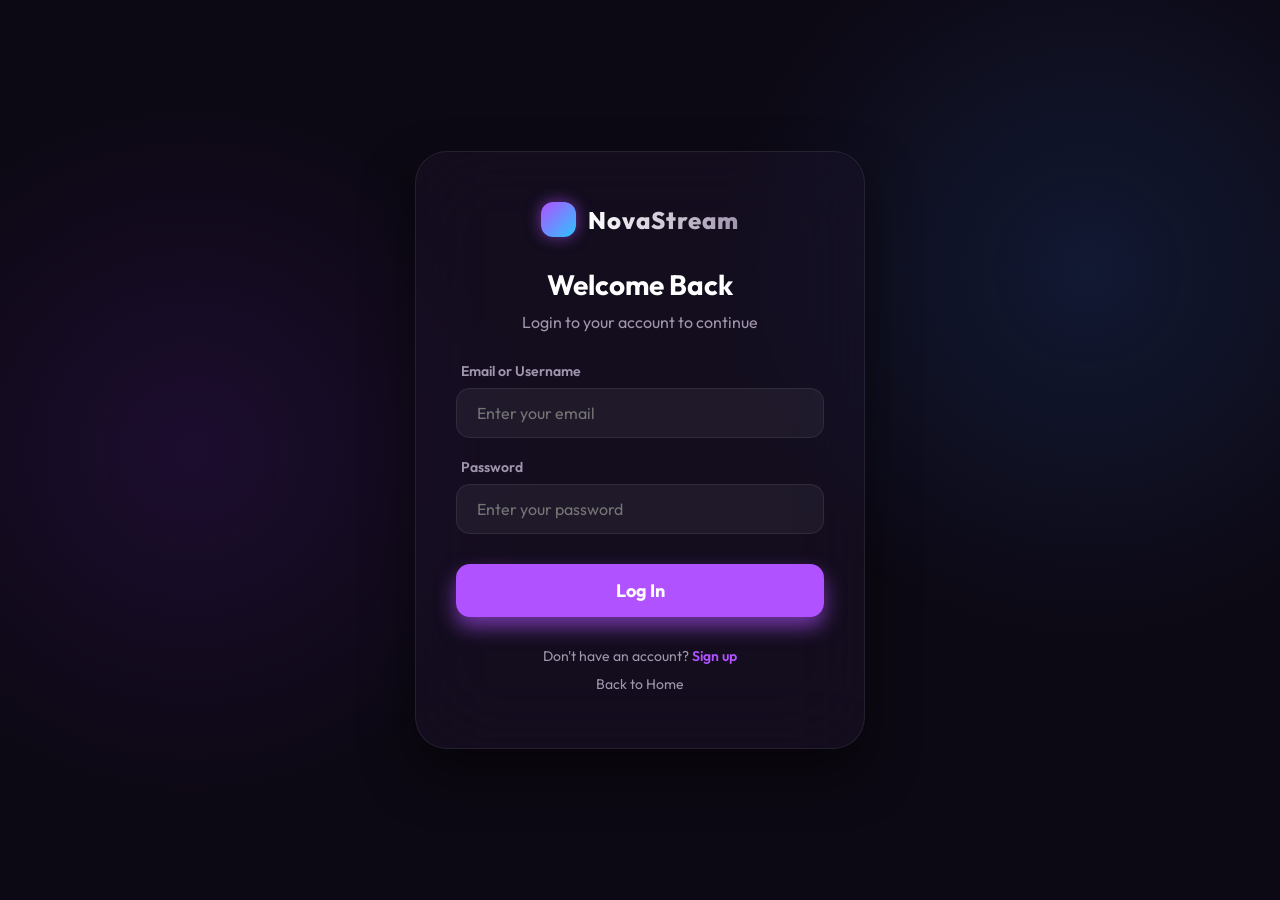
==== login.html @ f42ee5f7 "Implement persistent user authentication and UI improvements" ====
<!DOCTYPE html>
<html lang="en">
<head>
    <meta charset="UTF-8">
    <meta name="viewport" content="width=device-width, initial-scale=1.0">
    <title>Login - NovaStream</title>
    <link rel="stylesheet" href="style.css">
</head>
<body class="auth-body">
    <div class="glass-background"></div>
    
    <div class="auth-card">
        <div class="logo-area">
            <div class="logo-icon"></div>
            <span class="logo-text">NovaStream</span>
        </div>
        
        <h1>Welcome Back</h1>
        <p>Login to your account to continue</p>
        
        <form class="auth-form" onsubmit="event.preventDefault(); window.location.href='index.html';">
            <div class="input-group">
                <label for="email">Email or Username</label>
                <input type="text" id="email" class="auth-input" placeholder="Enter your email" required>
            </div>
            
            <div class="input-group">
                <label for="password">Password</label>
                <input type="password" id="password" class="auth-input" placeholder="Enter your password" required>
            </div>
            
            <button type="submit" class="auth-btn">Log In</button>
        </form>
        
        <div class="auth-footer">
            <p>Don't have an account? <a href="signup.html">Sign up</a></p>
            <p style="margin-top: 10px;"><a href="index.html" style="color:var(--text-secondary); font-weight: 400;">Back to Home</a></p>
        </div>
    </div>
    <script src="auth.js"></script>
    <script>
        document.querySelector('.auth-form').addEventListener('submit', function(e) {
            e.preventDefault();
            
            const email = document.getElementById('email').value;
            const password = document.getElementById('password').value;
            
            const result = Auth.login(email, password);
            
            if (result.success) {
                window.location.href = 'index.html';
            } else {
                alert(result.message);
            }
        });
    </script>
</body>
</html>
---- style.css ----
@import url('https://fonts.googleapis.com/css2?family=Outfit:wght@300;400;500;600;700;800&display=swap');

:root {
    --bg-color: #0d0914;
    --glass-bg: rgba(30, 20, 45, 0.4);
    --glass-border: rgba(255, 255, 255, 0.08);
    --accent: #b052ff;
    --accent-glow: rgba(176, 82, 255, 0.6);
    --text-primary: #ffffff;
    --text-secondary: #a095ad;
    --player-bg: rgba(20, 15, 30, 0.85);
}

* {
    padding: 0;
    margin: 0;
    box-sizing: border-box;
    font-family: 'Outfit', sans-serif;
}

body {
    background-color: var(--bg-color);
    color: var(--text-primary);
    overflow: hidden;
}

/* Dynamic Glass Background */
.glass-background {
    position: fixed;
    top: 0;
    left: 0;
    width: 100vw;
    height: 100vh;
    background: radial-gradient(circle at 15% 50%, rgba(119, 39, 205, 0.15), transparent 30%),
        radial-gradient(circle at 85% 30%, rgba(45, 118, 230, 0.15), transparent 30%);
    z-index: -1;
    pointer-events: none;
}

.app-container {
    display: flex;
    flex-direction: column;
    height: 100vh;
    width: 100vw;
}

/* --------- TOP NAVIGATION --------- */
.top-nav {
    display: flex;
    justify-content: space-between;
    align-items: center;
    padding: 15px 40px;
    background: var(--glass-bg);
    backdrop-filter: blur(20px);
    -webkit-backdrop-filter: blur(20px);
    border-bottom: 1px solid var(--glass-border);
    z-index: 100;
}

.logo-area {
    display: flex;
    align-items: center;
    gap: 12px;
}

.logo-icon {
    width: 35px;
    height: 35px;
    background: linear-gradient(135deg, #b052ff, #2dc4ff);
    border-radius: 12px;
    box-shadow: 0 0 15px var(--accent-glow);
}

.logo-text {
    font-size: 24px;
    font-weight: 800;
    background: linear-gradient(to right, #ffffff, #a095ad);
    -webkit-background-clip: text;
    background-clip: text;
    -webkit-text-fill-color: transparent;
    letter-spacing: 1px;
}

.nav-links ul {
    display: flex;
    gap: 30px;
    list-style: none;
    align-items: center;
}

.nav-links li {
    font-weight: 500;
    color: var(--text-secondary);
    cursor: pointer;
    transition: color 0.3s;
    font-size: 16px;
    display: flex;
    align-items: center;
    gap: 8px;
}

.nav-links li:hover,
.nav-links li.active {
    color: var(--text-primary);
}

#searchItem {
    background: rgba(255, 255, 255, 0.05);
    padding: 8px 16px;
    border-radius: 20px;
    border: 1px solid transparent;
    transition: all 0.3s;
}

#searchItem:hover,
#searchItem.expanded {
    border-color: var(--glass-border);
    background: rgba(255, 255, 255, 0.1);
}

#searchInput {
    display: none;
    background: transparent;
    border: none;
    outline: none;
    color: white;
    width: 150px;
    font-family: 'Outfit';
    font-size: 15px;
}

#searchItem.expanded #searchText {
    display: none;
}

#searchItem.expanded #searchInput {
    display: inline-block;
}

.icon {
    width: 20px;
    filter: invert(0.8);
}

.icon:hover {
    filter: invert(1);
}

.nav-buttons {
    display: flex;
    gap: 15px;
    align-items: center;
}

.signupbtn {
    background: transparent;
    color: var(--text-secondary);
    border: none;
    font-size: 16px;
    font-weight: 600;
    cursor: pointer;
    transition: color 0.3s;
}

.signupbtn:hover {
    color: white;
}

.loginbtn {
    background: white;
    color: black;
    border: none;
    padding: 10px 24px;
    border-radius: 25px;
    font-weight: 700;
    font-size: 16px;
    cursor: pointer;
    transition: transform 0.2s, box-shadow 0.2s;
}

.loginbtn:hover {
    transform: translateY(-2px);
    box-shadow: 0 4px 15px rgba(255, 255, 255, 0.2);
}

.hamburgerContainer {
    display: none;
    cursor: pointer;
}

/* --------- MAIN CONTENT --------- */
.main-content {
    display: flex;
    flex: 1;
    overflow: hidden;
    height: calc(100vh - 70px);
}

.center-content {
    flex: 1;
    overflow-y: auto;
    padding: 30px 40px;
    padding-bottom: 150px; /* Space for player */
}

.center-content::-webkit-scrollbar {
    width: 8px;
}

.center-content::-webkit-scrollbar-thumb {
    background: rgba(255, 255, 255, 0.1);
    border-radius: 4px;
}

.hero-section {
    margin-bottom: 40px;
}

.hero-section h1 {
    font-size: 50px;
    font-weight: 800;
    margin-bottom: 10px;
}

.accent {
    color: var(--accent);
    text-shadow: 0 0 20px var(--accent-glow);
}

.hero-section p {
    color: var(--text-secondary);
    font-size: 18px;
}

.spotifyPlaylists h2 {
    font-size: 24px;
    margin-bottom: 20px;
    font-weight: 700;
}

.cardContainer {
    display: flex;
    flex-wrap: wrap;
    gap: 20px;
}

.card {
    background: var(--glass-bg);
    border: 1px solid var(--glass-border);
    backdrop-filter: blur(10px);
    border-radius: 16px;
    padding: 15px;
    width: calc(20% - 20px);
    min-width: 180px;
    cursor: pointer;
    transition: all 0.3s ease;
    position: relative;
    overflow: hidden;
}

.card img {
    width: 100%;
    aspect-ratio: 1/1;
    object-fit: cover;
    border-radius: 12px;
    margin-bottom: 15px;
    box-shadow: 0 10px 20px rgba(0, 0, 0, 0.3);
}

.card h2 {
    font-size: 16px;
    margin-bottom: 5px;
    white-space: nowrap;
    overflow: hidden;
    text-overflow: ellipsis;
}

.card p {
    font-size: 13px;
    color: var(--text-secondary);
    display: -webkit-box;
    -webkit-line-clamp: 2;
    line-clamp: 2;
    -webkit-box-orient: vertical;
    overflow: hidden;
}

.card:hover {
    transform: translateY(-5px);
    background: rgba(255, 255, 255, 0.05);
    border-color: rgba(255, 255, 255, 0.15);
}

.card .play {
    position: absolute;
    bottom: 85px;
    right: 25px;
    width: 45px;
    height: 45px;
    background: var(--accent);
    border-radius: 50%;
    display: flex;
    justify-content: center;
    align-items: center;
    opacity: 0;
    transform: translateY(10px);
    transition: all 0.3s ease;
    box-shadow: 0 5px 15px var(--accent-glow);
}

.card:hover .play {
    opacity: 1;
    transform: translateY(0);
}

/* --------- RIGHT SIDEBAR --------- */
.library-sidebar {
    width: 320px;
    background: rgba(15, 10, 20, 0.6);
    backdrop-filter: blur(30px);
    border-left: 1px solid var(--glass-border);
    display: flex;
    flex-direction: column;
    padding: 20px;
    transition: transform 0.3s ease;
}

.heading {
    display: flex;
    align-items: center;
    gap: 12px;
    margin-bottom: 25px;
}

.heading h2 {
    font-size: 18px;
    font-weight: 600;
}

.songlist {
    flex: 1;
    overflow-y: auto;
}

.songlist::-webkit-scrollbar {
    width: 4px;
}

.songlist::-webkit-scrollbar-thumb {
    background: rgba(255, 255, 255, 0.1);
    border-radius: 4px;
}

.songlist ul {
    list-style: none;
}

.songlist li {
    display: flex;
    align-items: center;
    gap: 15px;
    padding: 12px;
    background: rgba(255, 255, 255, 0.03);
    border: 1px solid transparent;
    border-radius: 12px;
    margin-bottom: 10px;
    cursor: pointer;
    transition: all 0.2s;
}

.songlist li:hover {
    background: rgba(255, 255, 255, 0.08);
    border-color: var(--glass-border);
}

.songlist .info {
    flex: 1;
    overflow: hidden;
}

.songlist .info div:first-child {
    font-size: 14px;
    font-weight: 500;
    white-space: nowrap;
    overflow: hidden;
    text-overflow: ellipsis;
}

.songlist .info div:last-child {
    font-size: 12px;
    color: var(--text-secondary);
}

.close-sidebar {
    display: none;
}

/* --------- FLOATING PLAYER --------- */
.now-playing-bar {
    position: fixed;
    bottom: 25px;
    left: 50%;
    transform: translateX(-50%);
    width: 90%;
    max-width: 1100px;
    background: rgba(20, 15, 30, 0.9);
    backdrop-filter: blur(40px);
    -webkit-backdrop-filter: blur(40px);
    border: 1px solid rgba(255, 255, 255, 0.15);
    border-radius: 30px;
    padding: 15px 30px;
    display: flex;
    justify-content: space-between;
    align-items: center;
    z-index: 2000;
    box-shadow: 0 20px 50px rgba(0, 0, 0, 0.8), 0 0 15px rgba(176, 82, 255, 0.1);
    overflow: hidden;
}

.songInfoWrapper {
    width: 30%;
    display: flex;
    align-items: center;
    gap: 15px;
    overflow: hidden;
}

#playerCover {
    width: 55px;
    height: 55px;
    border-radius: 10px;
    object-fit: cover;
    flex-shrink: 0;
    box-shadow: 0 4px 10px rgba(0,0,0,0.3);
}

.songInfo {
    font-weight: 700;
    font-size: 16px;
    color: #ffffff;
    white-space: nowrap;
    overflow: hidden;
    text-overflow: ellipsis;
    text-shadow: 0 2px 5px rgba(0, 0, 0, 0.8);
}

.playerControls {
    width: 40%;
    display: flex;
    flex-direction: column;
    align-items: center;
    gap: 8px;
}

.playbutton {
    display: flex;
    align-items: center;
    gap: 25px;
}

.playbutton .icon {
    width: 24px;
    cursor: pointer;
    transition: transform 0.2s;
    filter: invert(1);
    opacity: 0.8;
}

.playbutton .icon:hover {
    transform: scale(1.15);
    opacity: 1;
}

.play-btn {
    width: 40px !important;
    background: white;
    padding: 10px;
    border-radius: 50%;
    filter: invert(0) !important;
    opacity: 1 !important;
}

.play-btn:hover {
    transform: scale(1.1) !important;
    box-shadow: 0 0 15px var(--accent-glow);
}

.progress-container {
    display: flex;
    align-items: center;
    gap: 12px;
    width: 100%;
}

.songTime {
    font-size: 13px;
    color: rgba(255, 255, 255, 0.9);
    min-width: 90px;
    text-align: center;
    font-weight: 600;
    text-shadow: 0 1px 3px rgba(0,0,0,0.5);
}

.seekbar {
    flex: 1;
    height: 6px;
    background: rgba(255, 255, 255, 0.15);
    border-radius: 3px;
    position: relative;
    cursor: pointer;
}

.circle {
    width: 14px;
    height: 14px;
    background: var(--accent);
    border-radius: 50%;
    position: absolute;
    top: 50%;
    transform: translateY(-50%);
    left: 0;
    box-shadow: 0 0 12px var(--accent-glow);
    transition: left 0.1s linear;
}

.volumeControl {
    width: 25%;
    display: flex;
    justify-content: flex-end;
}

.volume {
    display: flex;
    align-items: center;
    gap: 12px;
}

.range input[type="range"] {
    -webkit-appearance: none;
    appearance: none;
    width: 100px;
    height: 4px;
    background: rgba(255, 255, 255, 0.2);
    border-radius: 2px;
    outline: none;
}

.range input[type="range"]::-webkit-slider-thumb {
    -webkit-appearance: none;
    appearance: none;
    width: 14px;
    height: 14px;
    border-radius: 50%;
    background: white;
    cursor: pointer;
    box-shadow: 0 2px 5px rgba(0,0,0,0.3);
}

/* --------- RESPONSIVE DESIGN --------- */
@media (max-width: 1000px) {
    .library-sidebar {
        position: fixed;
        right: -100%;
        top: 0;
        height: 100vh;
        z-index: 200;
        background: rgba(15, 10, 20, 0.95);
    }

    .library-sidebar.left {
        left: -100%;
    }

    .hamburgerContainer,
    .close-sidebar {
        display: block;
        cursor: pointer;
    }

    .close-sidebar {
        position: absolute;
        top: 20px;
        right: 20px;
    }

    .nav-links {
        display: none;
    }

    .card {
        width: calc(33.33% - 20px);
    }

    .now-playing-bar {
        width: 95%;
        flex-wrap: wrap;
        padding: 15px;
        bottom: 15px;
        border-radius: 20px;
    }

    .songInfoWrapper,
    .volumeControl {
        display: none;
    }

    .playerControls {
        width: 100%;
    }
}

@media (max-width: 600px) {
    .card {
        width: calc(50% - 10px);
    }

    .hero-section h1 {
        font-size: 32px;
    }
}

/* --------- AUTH PAGES (Login/Signup) --------- */
.auth-body {
    height: 100vh;
    display: flex;
    justify-content: center;
    align-items: center;
    overflow: auto;
}

.auth-card {
    background: var(--glass-bg);
    backdrop-filter: blur(40px);
    -webkit-backdrop-filter: blur(40px);
    border: 1px solid var(--glass-border);
    border-radius: 32px;
    padding: 50px 40px;
    width: 90%;
    max-width: 450px;
    box-shadow: 0 25px 50px rgba(0, 0, 0, 0.5);
    text-align: center;
    animation: authFadeIn 0.8s ease-out;
    margin: 20px;
}

@keyframes authFadeIn {
    from { opacity: 0; transform: translateY(20px); }
    to { opacity: 1; transform: translateY(0); }
}

.auth-card .logo-area {
    justify-content: center;
    margin-bottom: 30px;
}

.auth-card h1 {
    font-size: 28px;
    margin-bottom: 10px;
    font-weight: 700;
}

.auth-card p {
    color: var(--text-secondary);
    margin-bottom: 30px;
}

.auth-form {
    display: flex;
    flex-direction: column;
    gap: 20px;
}

.input-group {
    text-align: left;
    display: flex;
    flex-direction: column;
    gap: 8px;
}

.input-group label {
    font-size: 14px;
    font-weight: 600;
    color: var(--text-secondary);
    margin-left: 5px;
}

.auth-input {
    background: rgba(255, 255, 255, 0.05);
    border: 1px solid var(--glass-border);
    border-radius: 14px;
    padding: 14px 20px;
    color: white;
    font-family: 'Outfit';
    font-size: 16px;
    transition: all 0.3s;
}

.auth-input:focus {
    outline: none;
    border-color: var(--accent);
    background: rgba(255, 255, 255, 0.1);
    box-shadow: 0 0 15px rgba(176, 82, 255, 0.2);
}

.auth-btn {
    background: var(--accent);
    color: white;
    border: none;
    border-radius: 14px;
    padding: 15px;
    font-size: 18px;
    font-weight: 700;
    cursor: pointer;
    transition: all 0.3s;
    margin-top: 10px;
    box-shadow: 0 10px 20px var(--accent-glow);
}

.auth-btn:hover {
    transform: translateY(-2px);
    box-shadow: 0 15px 25px var(--accent-glow);
}

.auth-footer {
    margin-top: 30px;
    font-size: 14px;
    color: var(--text-secondary);
}

.auth-footer a {
    color: var(--accent);
    text-decoration: none;
    font-weight: 600;
    transition: color 0.3s;
}

.auth-footer a:hover {
    color: white;
}

/* --------- AUTH UI (In main app) --------- */
.user-profile {
    display: flex;
    align-items: center;
    gap: 15px;
}

.user-name {
    color: var(--text-primary);
    font-weight: 600;
}

.logoutbtn {
    background: rgba(255, 255, 255, 0.1);
    color: var(--text-primary);
    border: 1px solid rgba(255, 255, 255, 0.2);
    padding: 8px 16px;
    border-radius: 20px;
    cursor: pointer;
    font-size: 14px;
    font-weight: 600;
    transition: all 0.3s ease;
}

.logoutbtn:hover {
    background: var(--accent);
    color: #121212;
    transform: scale(1.05);
}

.auth-footer p {
    margin-bottom: 5px;
}
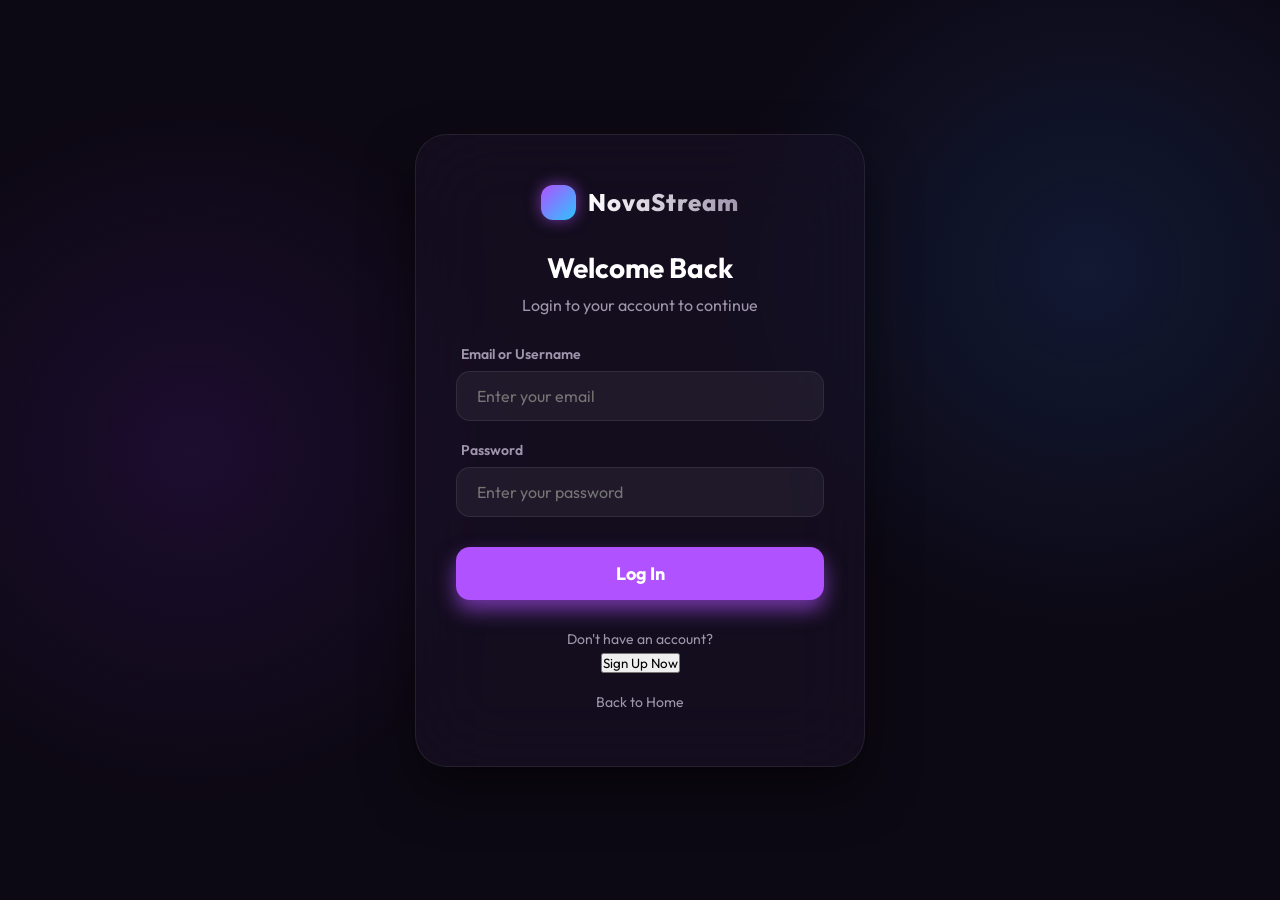
==== commit cd38d6af: "Fix UI buttons and repair style.css corruption" ====
--- a/login.html
+++ b/login.html
@@ -33,8 +33,9 @@
         </form>
         
         <div class="auth-footer">
-            <p>Don't have an account? <a href="signup.html">Sign up</a></p>
-            <p style="margin-top: 10px;"><a href="index.html" style="color:var(--text-secondary); font-weight: 400;">Back to Home</a></p>
+            <p>Don't have an account?</p>
+            <a href="signup.html"><button class="signup-alt-btn">Sign Up Now</button></a>
+            <p style="margin-top: 20px;"><a href="index.html" style="color:var(--text-secondary); font-weight: 400;">Back to Home</a></p>
         </div>
     </div>
     <script src="auth.js"></script>
@@ -48,6 +49,7 @@
             const result = Auth.login(email, password);
             
             if (result.success) {
+                sessionStorage.setItem('login_success', 'true');
                 window.location.href = 'index.html';
             } else {
                 alert(result.message);
--- a/style.css
+++ b/style.css
@@ -1,4 +1,4 @@
-@import url('https://fonts.googleapis.com/css2?family=Outfit:wght@300;400;500;600;700;800&display=swap');
+﻿@import url('https://fonts.googleapis.com/css2?family=Outfit:wght@300;400;500;600;700;800&display=swap');
 
 :root {
     --bg-color: #0d0914;
@@ -743,31 +743,182 @@
     display: flex;
     align-items: center;
     gap: 15px;
+    background: rgba(255, 255, 255, 0.05);
+    padding: 5px 15px;
+    border-radius: 40px;
+    border: 1px solid rgba(255, 255, 255, 0.1);
+}
+
+.user-avatar {
+    width: 32px;
+    height: 32px;
+    background: var(--accent);
+    color: white;
+    border-radius: 50%;
+    display: flex;
+    justify-content: center;
+    align-items: center;
+    box-shadow: 0 0 10px var(--accent-glow);
 }
 
 .user-name {
     color: var(--text-primary);
     font-weight: 600;
+    font-size: 14px;
 }
 
 .logoutbtn {
-    background: rgba(255, 255, 255, 0.1);
-    color: var(--text-primary);
-    border: 1px solid rgba(255, 255, 255, 0.2);
-    padding: 8px 16px;
-    border-radius: 20px;
-    cursor: pointer;
-    font-size: 14px;
+    background: transparent;
+    color: var(--text-secondary);
+    border: none;
+    padding: 8px 0;
+    cursor: pointer;
+    font-size: 13px;
     font-weight: 600;
     transition: all 0.3s ease;
 }
 
 .logoutbtn:hover {
+    color: #ff4d4d;
+}
+
+/* --------- TOAST NOTIFICATIONS --------- */
+.toast {
+    position: fixed;
+    top: 30px;
+    left: 50%;
+    transform: translate(-50%, -50px);
+    background: #1e1e2e;
+    color: white;
+    padding: 12px 24px;
+    border-radius: 50px;
+    font-weight: 600;
+    font-size: 14px;
+    z-index: 9999;
+    box-shadow: 0 10px 30px rgba(0, 0, 0, 0.5);
+    border: 1px solid rgba(255, 255, 255, 0.1);
+    opacity: 0;
+    transition: all 0.5s cubic-bezier(0.68, -0.55, 0.265, 1.55);
+}
+
+.toast.show {
+    opacity: 1;
+    transform: translate(-50%, 0);
+}
+
+.toast-content {
+    display: flex;
+    align-items: center;
+    gap: 12px;
+}
+
+.toast-icon {
+    width: 24px;
+    height: 24px;
     background: var(--accent);
-    color: #121212;
-    transform: scale(1.05);
-}
+    color: white;
+    border-radius: 50%;
+    display: flex;
+    justify-content: center;
+    align-items: center;
+    font-size: 12px;
+}
+
+.toast-success .toast-icon { background: #00c853; }
+.toast-error .toast-icon { background: #ff3d00; }
 
 .auth-footer p {
     margin-bottom: 5px;
-}+/* --------- MODAL SYSTEM --------- */
+.modal-overlay {
+    position: fixed;
+    top: 0;
+    left: 0;
+    width: 100%;
+    height: 100%;
+    background: rgba(0, 0, 0, 0.85);
+    backdrop-filter: blur(8px);
+    display: none;
+    justify-content: center;
+    align-items: center;
+    z-index: 10000;
+    opacity: 0;
+    transition: opacity 0.3s ease;
+}
+
+.modal-overlay.show {
+    display: flex;
+    opacity: 1;
+}
+
+.modal-content {
+    background: rgba(30, 20, 50, 0.8);
+    backdrop-filter: blur(40px);
+    border: 1px solid rgba(255, 255, 255, 0.1);
+    padding: 40px;
+    border-radius: 32px;
+    text-align: center;
+    max-width: 400px;
+    width: 90%;
+    transform: scale(0.8);
+    transition: transform 0.4s cubic-bezier(0.34, 1.56, 0.64, 1);
+    box-shadow: 0 25px 60px rgba(0, 0, 0, 0.6);
+}
+
+.modal-overlay.show .modal-content {
+    transform: scale(1);
+}
+
+.modal-icon {
+    font-size: 50px;
+    margin-bottom: 20px;
+}
+
+.modal-content h2 {
+    font-size: 24px;
+    margin-bottom: 10px;
+    color: white;
+}
+
+.modal-content p {
+    color: rgba(255, 255, 255, 0.7);
+    margin-bottom: 30px;
+}
+
+.modal-btn {
+    background: #b052ff;
+    color: white;
+    border: none;
+    padding: 12px 30px;
+    border-radius: 50px;
+    font-weight: 700;
+    cursor: pointer;
+    transition: transform 0.2s, box-shadow 0.2s;
+    box-shadow: 0 0 20px rgba(176, 82, 255, 0.3);
+}
+
+.modal-btn:hover {
+    transform: scale(1.05);
+    box-shadow: 0 0 30px rgba(176, 82, 255, 0.5);
+}
+
+/* --------- AUTH ALTERNATIVE BUTTONS --------- */
+.signup-alt-btn {
+    background: transparent;
+    color: var(--accent);
+    border: 1px solid var(--accent);
+    padding: 10px 24px;
+    border-radius: 14px;
+    font-weight: 600;
+    cursor: pointer;
+    margin-top: 10px;
+    transition: all 0.3s;
+    font-family: "Outfit";
+}
+
+.signup-alt-btn:hover {
+    background: var(--accent);
+    color: white;
+    box-shadow: 0 0 15px var(--accent-glow);
+    transform: translateY(-2px);
+}
